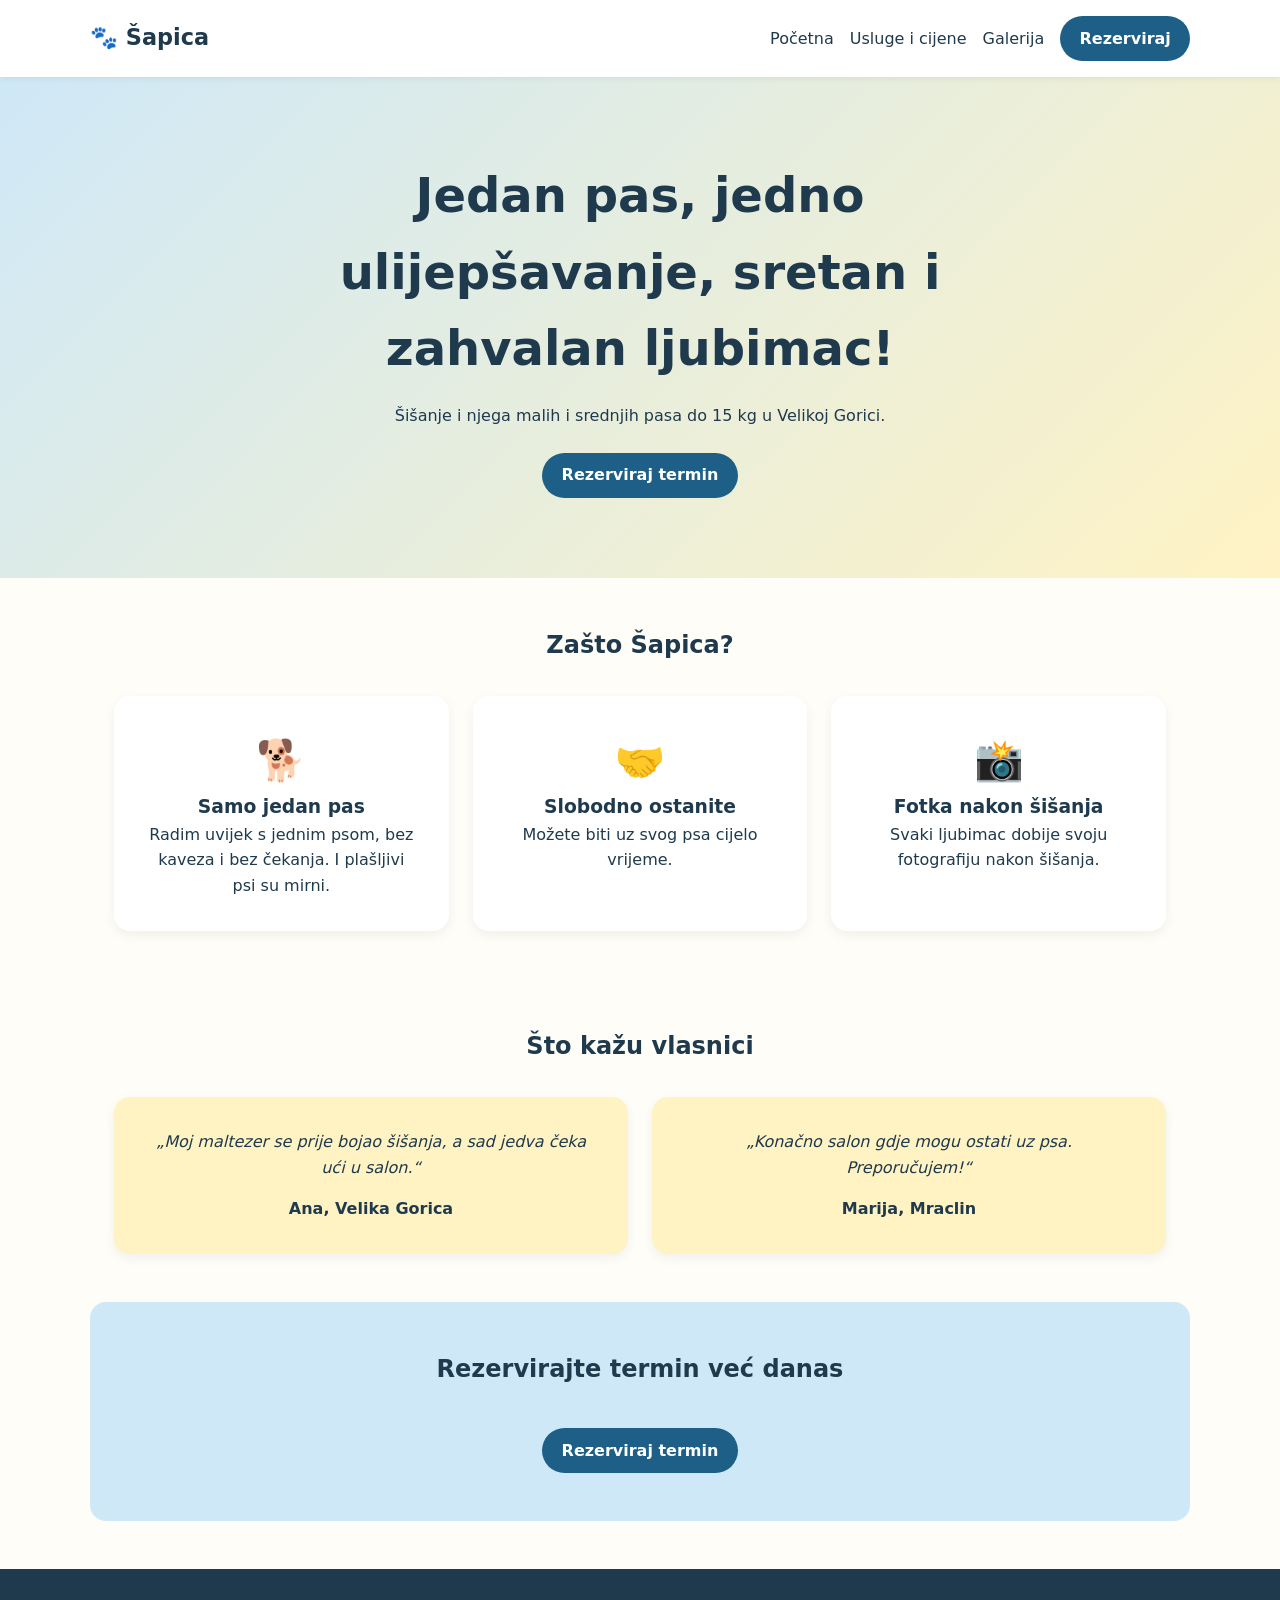
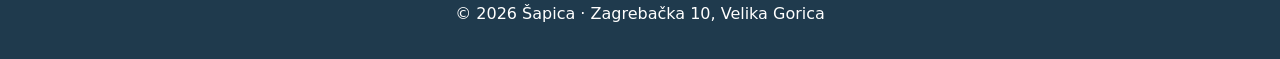
==== index.html @ 657484ef "Add files via upload" ====
<!DOCTYPE html>
<html lang="hr">
<head>
  <meta charset="UTF-8">
  <meta name="viewport" content="width=device-width, initial-scale=1.0">
  <title>Šapica – šišanje pasa, Velika Gorica</title>
  <meta name="description" content="Salon za šišanje i njegu malih i srednjih pasa u Velikoj Gorici. Jedan pas, bez kaveza, rezervirajte termin online.">
  <link rel="stylesheet" href="style.css">
</head>
<body>
  <header>
    <a href="index.html" class="logo">🐾 Šapica</a>
    <nav>
      <a href="index.html">Početna</a>
      <a href="usluge.html">Usluge i cijene</a>
      <a href="galerija.html">Galerija</a>
      <a href="kontakt.html" class="btn">Rezerviraj</a>
    </nav>
  </header>

  <main>
    <section class="hero">
      <h1>Jedan pas, jedno ulijepšavanje, sretan i zahvalan ljubimac!</h1>
      <p>Šišanje i njega malih i srednjih pasa do 15 kg u Velikoj Gorici.</p>
      <a href="kontakt.html" class="btn">Rezerviraj termin</a>
    </section>

        <section class="prednosti">
      <h2>Zašto Šapica?</h2>
      <div class="prednosti-mreza">
        <article>
          <p class="ikona">🐕</p>
          <h3>Samo jedan pas</h3>
          <p>Radim uvijek s jednim psom, bez kaveza i bez čekanja. I plašljivi psi su mirni.</p>
        </article>
        <article>
          <p class="ikona">🤝</p>
          <h3>Slobodno ostanite</h3>
          <p>Možete biti uz svog psa cijelo vrijeme.</p>
        </article>
        <article>
          <p class="ikona">📸</p>
          <h3>Fotka nakon šišanja</h3>
          <p>Svaki ljubimac dobije svoju fotografiju nakon šišanja.</p>
        </article>
      </div>
    </section>

    <section class="recenzije">
      <h2>Što kažu vlasnici</h2>
      <div class="prednosti-mreza">
        <blockquote>
          <p>„Moj maltezer se prije bojao šišanja, a sad jedva čeka ući u salon.“</p>
          <cite>Ana, Velika Gorica</cite>
        </blockquote>
        <blockquote>
          <p>„Konačno salon gdje mogu ostati uz psa. Preporučujem!“</p>
          <cite>Marija, Mraclin</cite>
        </blockquote>
      </div>
    </section>

    <section class="pravila">
      <h2>Rezervirajte termin već danas</h2>
      <a href="kontakt.html" class="btn">Rezerviraj termin</a>
    </section>
  </main>

  <footer>
    <p>© 2026 Šapica · Zagrebačka 10, Velika Gorica</p>
  </footer>
</body>
</html>
---- style.css ----
:root {
  --plava: #cfe8f7;
  --zuta: #fff3c4;
  --tamna: #1f3a4d;
  --naglasak: #1d5f86;
}

* { box-sizing: border-box; margin: 0; padding: 0; }

body {
  font-family: system-ui, sans-serif;
  color: var(--tamna);
  line-height: 1.6;
  background: #fffdf7;
}

header {
  position: sticky;
  top: 0;
  display: flex;
  justify-content: space-between;
  align-items: center;
  flex-wrap: wrap;
  gap: 1rem;
  padding: 1rem max(1.5rem, calc((100% - 1100px) / 2));
  background: white;
  box-shadow: 0 2px 6px rgba(0,0,0,.06);
}

.logo { font-weight: 700; font-size: 1.4rem; text-decoration: none; color: var(--tamna); }

nav { display: flex; flex-wrap: wrap; gap: 1rem; align-items: center; }
nav a { text-decoration: none; color: var(--tamna); }
nav a:hover { color: var(--naglasak); }

.btn {
  display: inline-block;
  background: var(--naglasak);
  color: white !important;
  padding: .6rem 1.2rem;
  border-radius: 999px;
  text-decoration: none;
  font-weight: 600;
}

.hero {
  background: linear-gradient(135deg, var(--plava), var(--zuta));
  text-align: center;
  padding: 5rem 1.5rem;
}
.hero h1 { font-size: clamp(1.8rem, 5vw, 3rem); max-width: 700px; margin: 0 auto 1rem; }
.hero p { margin-bottom: 1.5rem; }

footer { text-align: center; padding: 2rem; background: var(--tamna); color: white; }

/* Zajednički razmak za sve sekcije unutar main */
main section {
  max-width: 1100px;
  margin: 0 auto;
  padding: 3rem 1.5rem;
}

/* Trenutna stranica u izborniku */
nav a[aria-current="page"] {
  font-weight: 700;
  border-bottom: 2px solid var(--naglasak);
}

/* Naslov stranice */
.naslov-stranice { text-align: center; padding-bottom: 1rem; }
.naslov-stranice h1 { font-size: clamp(1.8rem, 4vw, 2.5rem); margin-bottom: .5rem; }
.napomena {
  display: inline-block;
  margin-top: 1rem;
  background: var(--zuta);
  padding: .4rem 1rem;
  border-radius: 999px;
  font-weight: 600;
}

/* Cjenik u mreži */
.cjenik {
  display: grid;
  grid-template-columns: repeat(auto-fit, minmax(240px, 1fr));
  gap: 1.5rem;
}

.kartica {
  background: white;
  border-radius: 16px;
  padding: 2rem;
  box-shadow: 0 4px 12px rgba(0,0,0,.06);
  text-align: center;
}
.kartica h2 { font-size: 1.3rem; }
.cijena { font-size: 2.5rem; font-weight: 800; color: var(--naglasak); }
.trajanje { color: #555; margin-bottom: 1rem; }

/* Kvačice umjesto točkica */
.kartica ul, .pravila ul { list-style: none; }
.kartica li, .pravila li { padding: .3rem 0; }
.kartica li::before, .pravila li::before { content: "✓ "; color: var(--naglasak); font-weight: 700; }

/* Pravila */
.pravila {
  background: var(--plava);
  border-radius: 16px;
  text-align: center;
  margin-bottom: 3rem !important;
}
.pravila h2 { margin-bottom: 1rem; }
.pravila .btn { margin-top: 1.5rem; }

/* Galerija */
.galerija {
  display: grid;
  grid-template-columns: repeat(auto-fit, minmax(250px, 1fr));
  gap: 1.5rem;
}
.galerija figure {
  background: white;
  border-radius: 16px;
  overflow: hidden;
  box-shadow: 0 4px 12px rgba(0,0,0,.06);
}
.galerija img {
  width: 100%;
  height: auto;
  aspect-ratio: 1 / 1;
  object-fit: cover;
  display: block;
}
.galerija figcaption {
  padding: .8rem;
  text-align: center;
  font-weight: 600;
}

/* Kontakt */
.kontakt {
  display: grid;
  grid-template-columns: repeat(auto-fit, minmax(300px, 1fr));
  gap: 2rem;
}
.obrazac, .info {
  background: white;
  border-radius: 16px;
  padding: 2rem;
  box-shadow: 0 4px 12px rgba(0,0,0,.06);
}
.obrazac { display: flex; flex-direction: column; gap: .4rem; }
.obrazac label { font-weight: 600; margin-top: .6rem; }
.obrazac input, .obrazac select, .obrazac textarea {
  font: inherit;
  padding: .7rem;
  border: 1px solid #c9d6df;
  border-radius: 10px;
}
.obrazac input:focus, .obrazac select:focus, .obrazac textarea:focus {
  outline: 3px solid var(--plava);
  border-color: var(--naglasak);
}
.obrazac .btn { margin-top: 1.2rem; border: none; cursor: pointer; font-size: 1rem; }
.info h2 { font-size: 1.1rem; margin-top: 1rem; }
.info iframe { width: 100%; height: 250px; border: 0; border-radius: 12px; margin-top: 1rem; }

main .hero { max-width: none; }

body {
  min-height: 100vh;
  display: flex;
  flex-direction: column;
}
main { flex: 1; }

/* Prednosti i recenzije */
.prednosti h2, .recenzije h2 { text-align: center; margin-bottom: 2rem; }
.prednosti-mreza {
  display: grid;
  grid-template-columns: repeat(auto-fit, minmax(250px, 1fr));
  gap: 1.5rem;
}
.prednosti article, .recenzije blockquote {
  background: white;
  border-radius: 16px;
  padding: 2rem;
  box-shadow: 0 4px 12px rgba(0,0,0,.06);
  text-align: center;
}
.ikona { font-size: 2.5rem; }
.recenzije blockquote { background: var(--zuta); font-style: italic; }
.recenzije cite { display: block; margin-top: 1rem; font-style: normal; font-weight: 600; }
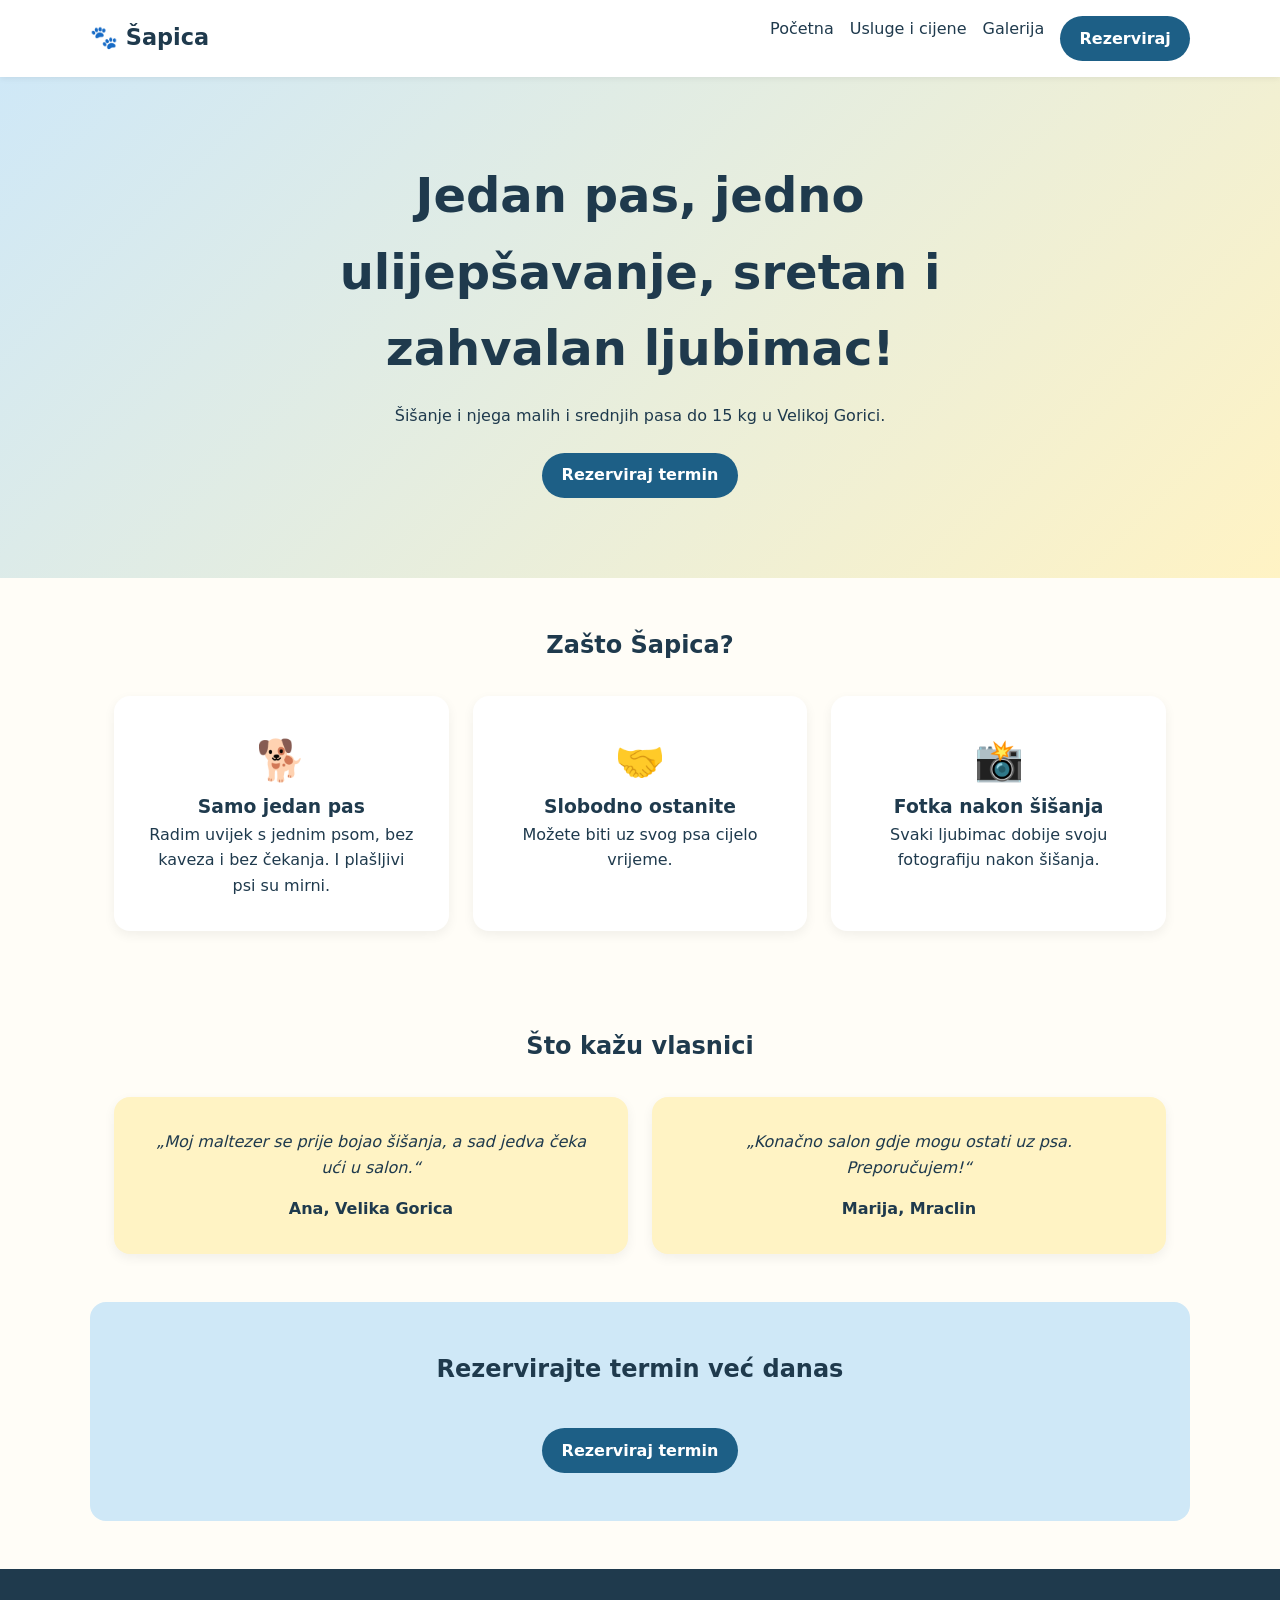
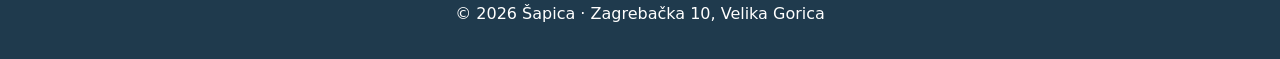
==== commit 772c090e: "Add files via upload" ====
--- a/index.html
+++ b/index.html
@@ -10,12 +10,15 @@
 <body>
   <header>
     <a href="index.html" class="logo">🐾 Šapica</a>
-    <nav>
-      <a href="index.html">Početna</a>
-      <a href="usluge.html">Usluge i cijene</a>
-      <a href="galerija.html">Galerija</a>
-      <a href="kontakt.html" class="btn">Rezerviraj</a>
-    </nav>
+ <nav>
+  <button class="hamburger" aria-label="Otvori izbornik" aria-expanded="false" aria-controls="izbornik">☰</button>
+    <ul id="izbornik">
+         <li><a href="index.html">Početna</a></li>
+        <li><a href="usluge.html">Usluge i cijene</a></li>
+        <li><a href="galerija.html">Galerija</a></li>
+        <li><a href="kontakt.html" class="btn">Rezerviraj</a></li>
+    </ul>
+</nav>
   </header>
 
   <main>
@@ -69,5 +72,6 @@
   <footer>
     <p>© 2026 Šapica · Zagrebačka 10, Velika Gorica</p>
   </footer>
+  <script src="script.js"></script>
 </body>
 </html>
--- a/style.css
+++ b/style.css
@@ -189,4 +189,37 @@
 }
 .ikona { font-size: 2.5rem; }
 .recenzije blockquote { background: var(--zuta); font-style: italic; }
-.recenzije cite { display: block; margin-top: 1rem; font-style: normal; font-weight: 600; }+.recenzije cite { display: block; margin-top: 1rem; font-style: normal; font-weight: 600; }
+
+/* Izbornik: na računalu linkovi stoje u jednom redu */
+nav ul {
+  list-style: none;
+  display: flex;
+  gap: 1rem;
+  margin: 0;
+  padding: 0;
+}
+
+/* Na računalu se gumb ☰ ne prikazuje */
+.hamburger {
+  display: none;
+  background: none;
+  border: 0;
+  font-size: 2rem;
+  cursor: pointer;
+}
+
+/* Mobitel: zaslon uži od 700px */
+@media (max-width: 700px) {
+  .hamburger { display: block; }
+
+  nav ul {
+    display: none;            /* linkovi su skriveni */
+    flex-direction: column;   /* jedan ispod drugoga */
+    width: 100%;
+  }
+
+  nav ul.otvoren { display: flex; }  /* prikažu se kad JS doda klasu */
+
+  nav { flex-wrap: wrap; }
+}
